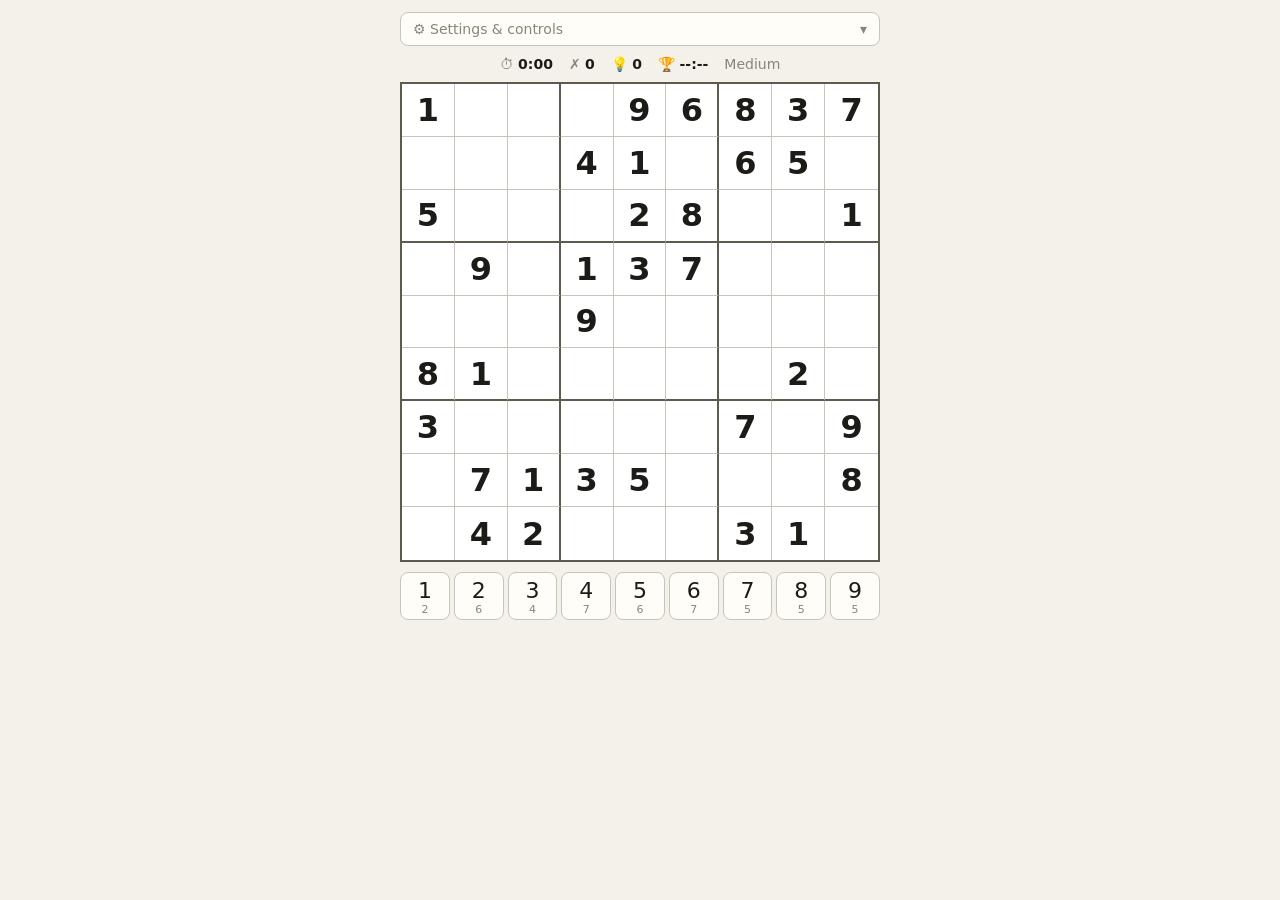
==== sudoku.html @ 0fff0576 "Initial commit: single-file Sudoku app + test gates - sudoku.html: one canonical file (v2 feature se" ====
<!doctype html>
<html lang="en">
  <head>
    <meta charset="utf-8" />
    <meta name="viewport" content="width=device-width,initial-scale=1" />
    <title>Sudoku</title>
    <style>
      :root {
        color-scheme: light dark;
        --bg: #f4f1ea;
        --panel: #fffdf8;
        --board: #ffffff;
        --ink: #1c1b18;
        --muted: #8a8578;
        --line: #c9c4b8;
        --thick: #5f5a4e;
        --given: #1c1b18;
        --user: #1660c1;
        --sel: #bfe0ff;
        --peer: #e9f3fd;
        --same: #9cc8ff;
        --conf: #d8492f;
        --note: #8a8578;
        --accent: #1660c1;
      }
      @media (prefers-color-scheme: dark) {
        :root {
          --bg: #17181c;
          --panel: #1f2126;
          --board: #23252b;
          --ink: #e7e5df;
          --muted: #8b8f98;
          --line: #3a3d45;
          --thick: #787c86;
          --given: #e7e5df;
          --user: #6ea8ff;
          --sel: #2c4a75;
          --peer: #28303f;
          --same: #33547f;
          --conf: #ff5c4a;
          --note: #8b8f98;
          --accent: #6ea8ff;
        }
      }
      :root[data-theme="light"] {
        color-scheme: light;
        --bg: #f4f1ea;
        --panel: #fffdf8;
        --board: #ffffff;
        --ink: #1c1b18;
        --muted: #8a8578;
        --line: #c9c4b8;
        --thick: #5f5a4e;
        --given: #1c1b18;
        --user: #1660c1;
        --sel: #bfe0ff;
        --peer: #e9f3fd;
        --same: #9cc8ff;
        --conf: #d8492f;
        --note: #8a8578;
        --accent: #1660c1;
      }
      :root[data-theme="dark"] {
        color-scheme: dark;
        --bg: #17181c;
        --panel: #1f2126;
        --board: #23252b;
        --ink: #e7e5df;
        --muted: #8b8f98;
        --line: #3a3d45;
        --thick: #787c86;
        --given: #e7e5df;
        --user: #6ea8ff;
        --sel: #2c4a75;
        --peer: #28303f;
        --same: #33547f;
        --conf: #ff5c4a;
        --note: #8b8f98;
        --accent: #6ea8ff;
      }
      .sr-only {
        position: absolute;
        width: 1px;
        height: 1px;
        padding: 0;
        margin: -1px;
        overflow: hidden;
        clip: rect(0, 0, 0, 0);
        white-space: nowrap;
        border: 0;
      }
      * {
        box-sizing: border-box;
      }
      body {
        margin: 0;
        min-height: 100vh;
        background: var(--bg);
        color: var(--ink);
        font-family:
          system-ui,
          -apple-system,
          "Segoe UI",
          Roboto,
          Helvetica,
          Arial,
          sans-serif;
        display: flex;
        flex-direction: column;
        align-items: center;
        gap: 10px;
        padding: 12px 8px 28px;
        -webkit-tap-highlight-color: transparent;
        user-select: none;
        -webkit-user-select: none;
        touch-action: manipulation;
      }

      /* ---- collapsible settings / controls (collapsed by default) ---- */
      #menu {
        width: min(94vw, 480px);
      }
      #menu > summary {
        cursor: pointer;
        list-style: none;
        display: flex;
        justify-content: space-between;
        align-items: center;
        background: var(--panel);
        border: 1px solid var(--line);
        border-radius: 8px;
        padding: 8px 12px;
        font-size: 14px;
        color: var(--muted);
      }
      #menu > summary::-webkit-details-marker {
        display: none;
      }
      #menu[open] > summary {
        border-radius: 8px 8px 0 0;
      }
      #menu .chev {
        transition: transform 0.15s;
      }
      #menu[open] .chev {
        transform: rotate(180deg);
      }
      .panel {
        background: var(--panel);
        border: 1px solid var(--line);
        border-top: none;
        border-radius: 0 0 8px 8px;
        padding: 12px;
        display: flex;
        flex-direction: column;
        gap: 10px;
      }
      .row {
        display: flex;
        gap: 8px;
        flex-wrap: wrap;
        align-items: center;
      }
      .row label {
        font-size: 13px;
        color: var(--muted);
        display: flex;
        gap: 6px;
        align-items: center;
      }
      .panel button,
      #menu select {
        font: inherit;
        font-size: 13px;
        color: var(--ink);
        background: var(--bg);
        border: 1px solid var(--line);
        border-radius: 6px;
        padding: 6px 10px;
        cursor: pointer;
      }
      .panel button:hover,
      #menu select:hover {
        border-color: var(--accent);
        color: var(--accent);
      }
      .chk {
        display: flex;
        align-items: center;
        gap: 8px;
        font-size: 13px;
        color: var(--muted);
      }
      #help summary {
        cursor: pointer;
        font-size: 13px;
        color: var(--muted);
      }
      #help p {
        font-size: 13px;
        color: var(--muted);
        margin: 6px 0;
        line-height: 1.5;
      }
      kbd {
        background: var(--bg);
        border: 1px solid var(--line);
        border-bottom-width: 2px;
        border-radius: 4px;
        padding: 0 5px;
        font-size: 11px;
        font-family: inherit;
      }

      /* ---- status ---- */
      #status {
        display: flex;
        flex-wrap: wrap;
        row-gap: 4px;
        gap: 16px;
        align-items: baseline;
        font-size: 14px;
        color: var(--muted);
        width: min(94vw, 480px);
        justify-content: center;
        font-variant-numeric: tabular-nums;
      }
      #status b {
        color: var(--ink);
        font-weight: 600;
      }

      /* ---- board ---- */
      #wrap {
        position: relative;
        width: min(94vw, 480px);
      }
      #grid {
        display: grid;
        grid-template-rows: repeat(9, 1fr);
        width: 100%;
        aspect-ratio: 1;
        background: var(--board);
        border: 2px solid var(--thick);
      }
      #grid > div {
        display: grid;
        grid-template-columns: repeat(9, 1fr);
      }
      .cell {
        position: relative;
        display: flex;
        align-items: center;
        justify-content: center;
        border-right: 1px solid var(--line);
        border-bottom: 1px solid var(--line);
        font-size: clamp(17px, 4.6vw, 32px);
        line-height: 1;
        cursor: pointer;
      }
      .cell.bR {
        border-right: 2px solid var(--thick);
      }
      .cell.bB {
        border-bottom: 2px solid var(--thick);
      }
      .cell:nth-child(9n) {
        border-right: none;
      }
      #grid > div:last-child .cell {
        border-bottom: none;
      }
      .cell.given {
        color: var(--given);
        font-weight: 650;
      }
      .cell.user {
        color: var(--user);
        font-weight: 500;
      }
      .cell.conf {
        color: var(--conf);
      }
      .cell.peer {
        background: var(--peer);
      }
      .cell.same {
        background: var(--same);
      }
      .cell.sel {
        background: var(--sel);
      }
      .cell:focus-visible {
        outline: 2px solid var(--accent);
        outline-offset: -2px;
        z-index: 1;
      }
      .cell.wrong {
        animation: shake 0.3s;
        color: var(--conf);
      }
      @keyframes shake {
        0%,
        100% {
          transform: translateX(0);
        }
        25% {
          transform: translateX(-3px);
        }
        75% {
          transform: translateX(3px);
        }
      }
      @media (prefers-reduced-motion: reduce) {
        .cell.wrong {
          animation: none;
        }
      }
      .notes {
        position: absolute;
        inset: 0;
        display: grid;
        grid-template-columns: repeat(3, 1fr);
        grid-template-rows: repeat(3, 1fr);
        color: var(--note);
        font-size: clamp(7px, 1.7vw, 12px);
      }
      .notes span {
        display: flex;
        align-items: center;
        justify-content: center;
      }
      #veil {
        position: absolute;
        inset: 0;
        z-index: 5;
        display: flex;
        align-items: center;
        justify-content: center;
        text-align: center;
        padding: 12px;
        background: var(--board);
        opacity: 0.97;
        color: var(--muted);
        font-size: clamp(14px, 3.5vw, 18px);
        cursor: pointer;
      }
      #veil.win {
        color: var(--accent);
        font-weight: 600;
      }
      [hidden] {
        display: none !important;
      }

      /* ---- number pad ---- */
      #pad {
        display: grid;
        grid-template-columns: repeat(9, 1fr);
        gap: 4px;
        width: min(94vw, 480px);
      }
      .pbtn {
        background: var(--panel);
        border: 1px solid var(--line);
        border-radius: 8px;
        color: var(--ink);
        font: inherit;
        font-size: clamp(15px, 4vw, 22px);
        padding: 5px 0 3px;
        cursor: pointer;
        display: flex;
        flex-direction: column;
        align-items: center;
        gap: 0;
      }
      .pbtn:hover {
        border-color: var(--accent);
      }
      .pbtn .cnt {
        font-size: 11px;
        color: var(--muted);
        font-variant-numeric: tabular-nums;
      }
      .pbtn.done {
        opacity: 0.35;
      }
    </style>
  </head>
  <body>
    <details id="menu">
      <summary>
        <span>&#9881; Settings &amp; controls</span
        ><span class="chev">&#9662;</span>
      </summary>
      <div class="panel">
        <div class="row">
          <label
            >Difficulty
            <select id="diff">
              <option value="easy">Easy</option>
              <option value="medium" selected>Medium</option>
              <option value="hard">Hard</option>
              <option value="expert">Expert</option>
            </select>
          </label>
          <button id="newBtn" type="button">&#128260; New game</button>
          <button id="resetBtn" type="button">&#8617; Restart puzzle</button>
          <button id="themeBtn" type="button">&#9788; Theme: System</button>
        </div>
        <div class="row">
          <button id="notesBtn" type="button" aria-pressed="false">
            &#9999; Notes: off
          </button>
          <button id="undoBtn" type="button">&#8630; Undo</button>
          <button id="eraseBtn" type="button">&#9003; Erase</button>
          <button id="hintBtn" type="button">&#128161; Hint</button>
          <button id="pauseBtn" type="button">&#9208; Pause</button>
        </div>
        <label class="chk"
          ><input type="checkbox" id="conflictChk" checked /> Highlight
          conflicts</label
        >
        <details id="help">
          <summary>How to play &amp; keyboard</summary>
          <p>
            Fill the grid so that every row, every column, and each of the nine
            3&times;3 boxes contains the digits 1&ndash;9 exactly once (classic
            Sudoku). Each puzzle has a unique solution.
          </p>
          <p>
            Tap a cell, then tap a digit &mdash; or move with the
            <kbd>&#8592;</kbd><kbd>&#8593;</kbd><kbd>&#8595;</kbd
            ><kbd>&#8594;</kbd> keys and type
            <kbd>1</kbd>&ndash;<kbd>9</kbd>.<br />
            <kbd>N</kbd> pencil notes (or hold <kbd>Shift</kbd> + digit)
            &middot; <kbd>E</kbd>/<kbd>Backspace</kbd> erase &middot;
            <kbd>U</kbd> or <kbd>Ctrl</kbd>+<kbd>Z</kbd> undo &middot;
            <kbd>H</kbd> hint &middot; <kbd>P</kbd> pause.
          </p>
          <p>
            Your best time is saved per difficulty. The theme button cycles
            System &rarr; Light &rarr; Dark.
          </p>
        </details>
      </div>
    </details>

    <div id="status">
      <span>&#9201; <b id="time">0:00</b></span>
      <span>&#10007; <b id="mist">0</b></span>
      <span>&#128161; <b id="hintsUsed">0</b></span>
      <span>&#127942; <b id="best">--:--</b></span>
      <span id="difflabel">Medium</span>
    </div>
    <div id="live" class="sr-only" aria-live="polite"></div>

    <div id="wrap">
      <div id="grid" role="grid" aria-label="Sudoku board"></div>
      <div id="veil" hidden role="status" aria-live="polite"></div>
    </div>

    <div id="pad"></div>

    <script>
      "use strict";
      /* ================= pure game logic (no DOM) ================= */
      const N = 81;
      const BOX = [],
        PEERS = [],
        GROUPS = [];
      for (let i = 0; i < N; i++) {
        const r = (i / 9) | 0,
          c = i % 9;
        BOX[i] = ((r / 3) | 0) * 3 + ((c / 3) | 0);
      }
      for (let g = 0; g < 27; g++) {
        const a = [];
        if (g < 9)
          for (let k = 0; k < 9; k++) a.push(g * 9 + k); // rows
        else if (g < 18)
          for (let k = 0; k < 9; k++) a.push(k * 9 + (g - 9)); // cols
        else {
          const r0 = (((g - 18) / 3) | 0) * 3,
            c0 = ((g - 18) % 3) * 3;
          for (let r = 0; r < 3; r++)
            for (let c = 0; c < 3; c++) a.push((r0 + r) * 9 + c0 + c);
        }
        GROUPS.push(a);
      }
      for (let i = 0; i < N; i++) {
        const s = new Set();
        for (const g of GROUPS)
          if (g.includes(i)) for (const j of g) if (j !== i) s.add(j);
        PEERS[i] = [...s];
      }
      function shuffle(a) {
        for (let k = a.length - 1; k > 0; k--) {
          const j = (Math.random() * (k + 1)) | 0,
            t = a[k];
          a[k] = a[j];
          a[j] = t;
        }
        return a;
      }
      const popcount = (x) => {
        let n = 0;
        while (x) {
          x &= x - 1;
          n++;
        }
        return n;
      };

      /* Count solutions of a board (0 = empty), stopping at `limit` (2 = uniqueness test). */
      function countSolutions(bd, limit) {
        limit = limit || 2;
        const rows = Array(9).fill(0),
          cols = Array(9).fill(0),
          boxes = Array(9).fill(0);
        const empties = [];
        for (let i = 0; i < N; i++) {
          const v = bd[i];
          if (v) {
            const bit = 1 << v;
            rows[(i / 9) | 0] |= bit;
            cols[i % 9] |= bit;
            boxes[BOX[i]] |= bit;
          } else empties.push(i);
        }
        let count = 0;
        const rec = (k) => {
          if (count >= limit) return;
          if (k === empties.length) {
            count++;
            return;
          }
          /* MRV: pick remaining empty cell with fewest candidates */
          let best = -1,
            bestBits = 0,
            bestN = 10;
          for (let m = k; m < empties.length; m++) {
            const i = empties[m],
              used = rows[(i / 9) | 0] | cols[i % 9] | boxes[BOX[i]];
            const bits = ~used & 0x3fe,
              n = popcount(bits);
            if (n < bestN) {
              bestN = n;
              best = m;
              bestBits = bits;
              if (n <= 1) break;
            }
          }
          if (bestN === 0) return;
          const t = empties[k];
          empties[k] = empties[best];
          empties[best] = t;
          const i = empties[k],
            r = (i / 9) | 0,
            c = i % 9,
            b = BOX[i];
          let bits = bestBits;
          while (bits) {
            const low = bits & -bits;
            bits ^= low;
            rows[r] |= low;
            cols[c] |= low;
            boxes[b] |= low;
            rec(k + 1);
            rows[r] ^= low;
            cols[c] ^= low;
            boxes[b] ^= low;
            if (count >= limit) break;
          }
          const t2 = empties[k];
          empties[k] = empties[best];
          empties[best] = t2;
        };
        rec(0);
        return count;
      }

      /* Generate one random complete valid grid (backtracking, randomized digit order). */
      function genFull() {
        const bd = Array(N).fill(0);
        const rows = Array(9).fill(0),
          cols = Array(9).fill(0),
          boxes = Array(9).fill(0);
        const rec = (i) => {
          if (i === N) return true;
          const r = (i / 9) | 0,
            c = i % 9,
            b = BOX[i],
            used = rows[r] | cols[c] | boxes[b];
          for (const v of shuffle([1, 2, 3, 4, 5, 6, 7, 8, 9])) {
            const bit = 1 << v;
            if (used & bit) continue;
            bd[i] = v;
            rows[r] |= bit;
            cols[c] |= bit;
            boxes[b] |= bit;
            if (rec(i + 1)) return true;
            bd[i] = 0;
            rows[r] ^= bit;
            cols[c] ^= bit;
            boxes[b] ^= bit;
          }
          return false;
        };
        rec(0);
        return bd;
      }

      /* Carve a puzzle: remove cells while the solution stays unique.
         A single randomized pass often stops one cell short of the target, so
         retry with fresh grids (capped at 40; falls back to the closest carve). */
      function makePuzzle(clues) {
        const target = N - clues;
        let best = null;
        for (let attempt = 0; attempt < 40; attempt++) {
          const sol = genFull();
          const bd = sol.slice();
          const order = shuffle([...Array(N).keys()]);
          let removed = 0;
          for (const i of order) {
            if (removed >= target) break;
            const v = bd[i];
            bd[i] = 0;
            if (countSolutions(bd, 2) !== 1) bd[i] = v;
            else removed++;
          }
          if (removed >= target) return { puz: bd, sol };
          if (!best || removed > best.removed)
            best = { puz: bd, sol, removed };
        }
        return best;
      }

      /* Well-posed puzzle: conflict-free givens AND a unique solution.
         (countSolutions alone can't see conflicts among the givens.) */
      function validPuzzle(puz) {
        for (const g of GROUPS) {
          const seen = {};
          for (const i of g) {
            const v = puz[i];
            if (v) {
              if (seen[v]) return false;
              seen[v] = 1;
            }
          }
        }
        return countSolutions(puz, 2) === 1;
      }

      /* ================= DOM / UI ================= */
      if (typeof document !== "undefined" && document.getElementById("grid"))
        (function () {
          const $ = (id) => document.getElementById(id);
          const grid = $("grid"),
            pad = $("pad"),
            veil = $("veil");
          const timeEl = $("time"),
            mistEl = $("mist"),
            diffEl = $("difflabel");
          const notesBtn = $("notesBtn"),
            pauseBtn = $("pauseBtn"),
            undoBtn = $("undoBtn");
          const eraseBtn = $("eraseBtn"),
            hintBtn = $("hintBtn"),
            newBtn = $("newBtn"),
            resetBtn = $("resetBtn");
          const diffSel = $("diff"),
            conflictChk = $("conflictChk"),
            themeBtn = $("themeBtn");
          const hintsUsedEl = $("hintsUsed"),
            bestEl = $("best"),
            liveEl = $("live");
          const KEY = "sudoku-v1"; /* unchanged from the retired v1 file so old saves carry over */
          const STATS_KEY = "sudoku-stats-v1";
          const THEME_KEY = "sudoku-theme-v1";
          const CLUES = { easy: 40, medium: 34, hard: 29, expert: 25 };

          let board, solution, puzzle, given, notes;
          let sel = -1,
            notesMode = false,
            mistakes = 0,
            elapsed = 0,
            hints = 0;
          let started = false,
            paused = false,
            won = false,
            wonRecord = false,
            diff = "medium";
          let undoStack = [];
          const cellEls = [],
            padBtns = [],
            valEls = [],
            noteDivs = [],
            noteEls = [];

          const rowEls = [],
            BOXCLS = [];
          for (let i = 0; i < N; i++) {
            const el = document.createElement("div");
            const r = (i / 9) | 0,
              c = i % 9;
            if (!rowEls[r]) {
              const row = document.createElement("div");
              row.setAttribute("role", "row");
              grid.appendChild(row);
              rowEls[r] = row;
            }
            /* structural classes live in BOXCLS so render() can rebuild
               className without dropping them (borders + ARIA rows) */
            BOXCLS[i] =
              (c % 3 === 2 && c !== 8 ? "bR " : "") +
              (r % 3 === 2 && r !== 8 ? "bB " : "");
            el.className = ("cell " + BOXCLS[i]).trim();
            el.setAttribute("role", "gridcell");
            el.tabIndex = -1;
            el.setAttribute("aria-selected", "false");
            /* pre-built value span + 3x3 notes grid; render only ever sets textContent */
            const nd = document.createElement("div");
            nd.className = "notes";
            nd.style.display = "none";
            nd.setAttribute("aria-hidden", "true");
            const nsp = [];
            for (let d = 1; d <= 9; d++) {
              const sp = document.createElement("span");
              nd.appendChild(sp);
              nsp.push(sp);
            }
            const val = document.createElement("span");
            val.setAttribute("aria-hidden", "true");
            el.append(nd, val);
            el.addEventListener("focus", () => {
              if (paused || won) return;
              if (sel !== i) {
                sel = i;
                render();
              }
            });
            cellEls.push(el);
            noteEls.push(nsp);
            noteDivs.push(nd);
            valEls.push(val);
            rowEls[r].appendChild(el);
          }
          for (let d = 1; d <= 9; d++) {
            const b = document.createElement("button");
            b.type = "button";
            b.className = "pbtn";
            const big = document.createElement("span");
            big.textContent = d;
            const cnt = document.createElement("span");
            cnt.className = "cnt";
            cnt.textContent = "9";
            b.append(big, cnt);
            b.addEventListener("click", () => {
              inputDigit(d, notesMode);
              b.blur();
            });
            padBtns.push(b);
            pad.appendChild(b);
          }

          const fmt = (s) =>
            ((s / 60) | 0) + ":" + String(s % 60).padStart(2, "0");
          const cap = (s) => s[0].toUpperCase() + s.slice(1);
          const snap = (i) => ({ i, v: board[i], n: notes[i], g: given[i] });
          function cellLabel(i, v) {
            const r = ((i / 9) | 0) + 1,
              c = (i % 9) + 1;
            let s = "Row " + r + ", column " + c;
            if (v) s += given[i] ? ", given " + v : ", your entry " + v;
            else {
              const ds = [];
              for (let d = 1; d <= 9; d++) if ((notes[i] >> d) & 1) ds.push(d);
              s += ds.length ? ", notes " + ds.join(", ") : ", empty";
            }
            return s;
          }

          function save() {
            try {
              localStorage.setItem(
                KEY,
                JSON.stringify({
                  board,
                  solution,
                  puzzle,
                  given,
                  notes,
                  elapsed,
                  mistakes,
                  hints,
                  diff,
                  started,
                  won,
                }),
              );
            } catch (_) {
              /* private mode: game just won't persist */
            }
          }
          function load() {
            let d;
            try {
              d = JSON.parse(localStorage.getItem(KEY) || "null");
            } catch (_) {
              return false;
            }
            if (
              !d ||
              ![d.board, d.solution, d.puzzle, d.given, d.notes].every(
                (a) => Array.isArray(a) && a.length === N,
              )
            )
              return false;
            if (!d.board.every((v) => Number.isInteger(v) && v >= 0 && v <= 9))
              return false;
            if (!d.solution.every((v) => v >= 1 && v <= 9)) return false;
            if (
              !GROUPS.every(
                (g) => new Set(g.map((i) => d.solution[i])).size === 9,
              )
            )
              return false; /* solution must itself be a valid grid */
            if (!d.puzzle.every((v, i) => v === 0 || v === d.solution[i]))
              return false; /* solution must agree with the givens */
            if (!validPuzzle(d.puzzle))
              return false; /* save must be a well-posed puzzle */
            board = d.board;
            solution = d.solution;
            puzzle = d.puzzle;
            given = d.given;
            notes = d.notes;
            elapsed = +d.elapsed || 0;
            mistakes = +d.mistakes || 0;
            hints = +d.hints || 0;
            diff = CLUES[d.diff] ? d.diff : "medium";
            started = !!d.started;
            won = !!d.won;
            paused = false;
            sel = -1;
            undoStack = [];
            return true;
          }

          function loadStats() {
            try {
              return JSON.parse(localStorage.getItem(STATS_KEY) || "{}");
            } catch (_) {
              return {};
            }
          }
          function saveStats(s) {
            try {
              localStorage.setItem(STATS_KEY, JSON.stringify(s));
            } catch (_) {
              /* private mode: stats just won't persist */
            }
          }
          function updateBestDisplay() {
            const b = loadStats()[diff];
            bestEl.textContent = b ? fmt(b.time) : "--:--";
          }
          function applyTheme(t) {
            if (t === "system")
              document.documentElement.removeAttribute("data-theme");
            else document.documentElement.setAttribute("data-theme", t);
            themeBtn.textContent = "\u2600 Theme: " + cap(t);
            try {
              localStorage.setItem(THEME_KEY, t);
            } catch (_) {
              /* private mode: preference just won't persist */
            }
          }

          function conflictSet() {
            const s = new Set();
            for (const g of GROUPS) {
              const seen = {};
              for (const i of g) {
                const v = board[i];
                if (v) (seen[v] ??= []).push(i);
              }
              for (const v in seen)
                if (seen[v].length > 1) for (const i of seen[v]) s.add(i);
            }
            return s;
          }

          function render() {
            const selVal = sel >= 0 ? board[sel] : 0;
            const peers = sel >= 0 ? new Set(PEERS[sel]) : null;
            const conf = conflictChk.checked ? conflictSet() : null;
            const cnt = Array(10).fill(0);
            for (let i = 0; i < N; i++) if (board[i]) cnt[board[i]]++;
            for (let i = 0; i < N; i++) {
              const el = cellEls[i],
                v = board[i];
              let cls = "cell " + BOXCLS[i] + (given[i] ? "given" : "user");
              if (peers && peers.has(i) && i !== sel) cls += " peer";
              if (selVal && v === selVal && i !== sel) cls += " same";
              if (i === sel) cls += " sel";
              if (conf && conf.has(i)) cls += " conf";
              el.className = cls;
              el.setAttribute("aria-selected", i === sel ? "true" : "false");
              el.setAttribute("aria-label", cellLabel(i, v));
              if (v) {
                valEls[i].textContent = v;
                noteDivs[i].style.display = "none";
              } else {
                valEls[i].textContent = "";
                const n = notes[i];
                let any = false;
                for (let d = 1; d <= 9; d++) {
                  const on = (n >> d) & 1;
                  noteEls[i][d - 1].textContent = on ? d : "";
                  if (on) any = true;
                }
                noteDivs[i].style.display = any ? "" : "none";
              }
            }
            padBtns.forEach((b, k) => {
              b.classList.toggle("done", cnt[k + 1] === 9);
              b.querySelector(".cnt").textContent = 9 - cnt[k + 1];
            });
            timeEl.textContent = fmt(elapsed);
            mistEl.textContent = mistakes;
            hintsUsedEl.textContent = hints;
            const focusIdx = sel >= 0 ? sel : 40;
            cellEls.forEach((el, i) => {
              el.tabIndex = i === focusIdx ? 0 : -1;
            });
            if (
              sel >= 0 &&
              !paused &&
              !won &&
              document.activeElement !== cellEls[sel]
            )
              cellEls[sel].focus({ preventScroll: true });
          }

          function updateVeil() {
            if (paused) {
              veil.hidden = false;
              veil.className = "";
              veil.textContent =
                "\u23F8 Paused \u2014 click here or press P to resume";
            } else if (won) {
              veil.hidden = false;
              veil.className = "win";
              veil.textContent =
                "\uD83C\uDF89 Solved in " +
                fmt(elapsed) +
                " \u00B7 " +
                mistakes +
                " mistake" +
                (mistakes === 1 ? "" : "s") +
                (hints
                  ? " \u00B7 " + hints + " hint" + (hints === 1 ? "" : "s")
                  : "") +
                (wonRecord ? " \u00B7 new best!" : "") +
                " \u00B7 new game under Settings";
            } else veil.hidden = true;
          }

          function checkWin() {
            for (let i = 0; i < N; i++)
              if (board[i] !== solution[i]) return false;
            return true;
          }
          function winGame() {
            won = true;
            sel = -1;
            const stats = loadStats();
            const prev = stats[diff];
            wonRecord = !prev || elapsed < prev.time;
            if (wonRecord) {
              stats[diff] = { time: elapsed }; /* only time is consumed (best display) */
              saveStats(stats);
            }
            updateBestDisplay();
            updateVeil();
          }

          function clearPeerNotes(i, d, entry) {
            const bit = 1 << d;
            for (const j of PEERS[i])
              if (!board[j] && notes[j] & bit) {
                entry.cells.push(snap(j));
                notes[j] &= ~bit;
              }
          }

          function inputDigit(d, asNote) {
            if (sel < 0 || given[sel] || paused || won) return;
            const i = sel;
            let wrongCell = -1;
            if (asNote) {
              if (board[i]) return; /* can't pencil into a filled cell */
              const entry = { cells: [snap(i)], mistakes, hints };
              notes[i] ^= 1 << d;
              undoStack.push(entry);
              started = true;
              save();
              render();
              return;
            }
            const entry = { cells: [snap(i)], mistakes, hints };
            if (board[i] === d) {
              board[i] = 0; /* same digit again: clear */
              liveEl.textContent = "Cleared";
            } else {
              board[i] = d;
              notes[i] = 0;
              if (solution[i] === d) {
                clearPeerNotes(i, d, entry);
                liveEl.textContent = d + " placed";
                if (checkWin()) winGame();
              } else {
                mistakes++;
                wrongCell = i;
                liveEl.textContent = d + " is incorrect";
                if (navigator.vibrate) navigator.vibrate(60);
              }
            }
            undoStack.push(entry);
            started = true;
            save();
            render();
            /* after render(): it rewrites className, wiping classes added earlier */
            if (wrongCell >= 0) {
              cellEls[wrongCell].classList.add("wrong");
              setTimeout(
                () => cellEls[wrongCell].classList.remove("wrong"),
                350,
              );
            }
          }

          function erase() {
            if (sel < 0 || given[sel] || paused || won) return;
            if (!board[sel] && !notes[sel]) return;
            undoStack.push({ cells: [snap(sel)], mistakes, hints });
            board[sel] = 0;
            notes[sel] = 0;
            liveEl.textContent = "Erased";
            save();
            render();
          }

          function undo() {
            const e = undoStack.pop();
            if (!e || paused || won) return; /* a finished game is not undoable */
            for (const s of e.cells) {
              board[s.i] = s.v;
              notes[s.i] = s.n;
              given[s.i] = s.g;
            }
            mistakes = e.mistakes;
            if (e.hints !== undefined) hints = e.hints;
            won = checkWin();
            updateVeil();
            save();
            render();
          }

          function hint() {
            if (paused || won) return;
            const ok = (j) => !given[j] && board[j] !== solution[j];
            let i = sel >= 0 && ok(sel) ? sel : -1;
            if (i < 0) {
              const c = [];
              for (let j = 0; j < N; j++) if (ok(j)) c.push(j);
              if (!c.length) return;
              i = c[(Math.random() * c.length) | 0];
            }
            const entry = { cells: [snap(i)], mistakes, hints };
            board[i] = solution[i];
            given[i] = true;
            notes[i] = 0;
            clearPeerNotes(i, solution[i], entry);
            sel = i;
            hints++;
            liveEl.textContent = "Hint: " + solution[i] + " placed";
            undoStack.push(entry);
            started = true;
            if (checkWin()) winGame();
            save();
            render();
          }

          function toggleNotes() {
            notesMode = !notesMode;
            notesBtn.textContent =
              "\u270F Notes: " + (notesMode ? "on" : "off");
            notesBtn.setAttribute("aria-pressed", notesMode);
          }
          function togglePause() {
            if (won) return;
            paused = !paused;
            pauseBtn.textContent = paused ? "\u25B6 Resume" : "\u23F8 Pause";
            updateVeil();
            save();
          }

          function newGame() {
            diff = diffSel.value;
            const { puz, sol } = makePuzzle(CLUES[diff]);
            puzzle = puz;
            solution = sol;
            board = puz.slice();
            given = puz.map((v) => v > 0);
            notes = new Array(N).fill(0);
            sel = -1;
            mistakes = 0;
            hints = 0;
            elapsed = 0;
            started = false;
            paused = false;
            won = false;
            wonRecord = false;
            undoStack = [];
            pauseBtn.textContent = "\u23F8 Pause";
            diffEl.textContent = cap(diff);
            updateBestDisplay();
            updateVeil();
            save();
            render();
          }

          function resetPuzzle() {
            board = puzzle.slice();
            given = puzzle.map((v) => v > 0);
            notes = new Array(N).fill(0);
            sel = -1;
            mistakes = 0;
            hints = 0;
            elapsed = 0;
            started = false;
            paused = false;
            won = false;
            wonRecord = false;
            undoStack = [];
            pauseBtn.textContent = "\u23F8 Pause";
            updateVeil();
            save();
            render();
          }

          function moveSel(dr, dc) {
            if (paused || won) return;
            if (sel < 0) sel = 40;
            else {
              const r = Math.min(8, Math.max(0, ((sel / 9) | 0) + dr));
              const c = Math.min(8, Math.max(0, (sel % 9) + dc));
              sel = r * 9 + c;
            }
            render();
          }

          /* ---- events ---- */
          grid.addEventListener("click", (e) => {
            const t = e.target.closest(".cell");
            if (!t || paused || won) return;
            sel = cellEls.indexOf(t);
            render();
          });
          veil.addEventListener("click", () => {
            if (paused) togglePause();
            else if (won) veil.hidden = true;
          });
          newBtn.addEventListener("click", () => {
            if (
              started &&
              !won &&
              !confirm("Start a new game? Current progress will be lost.")
            ) {
              newBtn.blur();
              return;
            }
            newGame();
            newBtn.blur();
          });
          resetBtn.addEventListener("click", () => {
            if (
              started &&
              !won &&
              !confirm("Restart this puzzle? Your progress will be lost.")
            ) {
              resetBtn.blur();
              return;
            }
            resetPuzzle();
            resetBtn.blur();
          });
          themeBtn.addEventListener("click", () => {
            const cur = document.documentElement.getAttribute("data-theme") || "system";
            const next = cur === "system" ? "light" : cur === "light" ? "dark" : "system";
            applyTheme(next);
            themeBtn.blur();
          });
          notesBtn.addEventListener("click", () => {
            toggleNotes();
            notesBtn.blur();
          });
          undoBtn.addEventListener("click", () => {
            undo();
            undoBtn.blur();
          });
          eraseBtn.addEventListener("click", () => {
            erase();
            eraseBtn.blur();
          });
          hintBtn.addEventListener("click", () => {
            hint();
            hintBtn.blur();
          });
          pauseBtn.addEventListener("click", () => {
            togglePause();
            pauseBtn.blur();
          });
          conflictChk.addEventListener("change", () => {
            render();
            conflictChk.blur();
          });
          diffSel.addEventListener("change", () =>
            diffSel.blur(),
          ); /* applies on next "New game" */

          document.addEventListener("keydown", (e) => {
            const t = e.target;
            if (t && /^(SELECT|INPUT|TEXTAREA)$/.test(t.tagName)) return;
            const k = e.key;
            if ((e.ctrlKey || e.metaKey) && k.toLowerCase() === "z") {
              e.preventDefault();
              undo();
              return;
            }
            if (e.ctrlKey || e.metaKey || e.altKey) return;
            /* physical key via e.code: Shift+digit arrives as e.key "@" etc. */
            const dm = /^Digit([1-9])$/.exec(e.code),
              dig = dm ? +dm[1] : k >= "1" && k <= "9" ? +k : 0;
            if (dig) {
              inputDigit(dig, notesMode !== e.shiftKey);
              e.preventDefault();
            } else if (k === "Backspace" || k === "Delete" || k === "0") {
              erase();
              e.preventDefault();
            } else if (k.startsWith("Arrow")) {
              e.preventDefault();
              const d = {
                ArrowUp: [-1, 0],
                ArrowDown: [1, 0],
                ArrowLeft: [0, -1],
                ArrowRight: [0, 1],
              }[k];
              moveSel(d[0], d[1]);
            } else if (k === "n" || k === "N") toggleNotes();
            else if (k === "u" || k === "U") undo();
            else if (k === "e" || k === "E") erase();
            else if (k === "h" || k === "H") hint();
            else if (k === "p" || k === "P") togglePause();
          });

          document.addEventListener("visibilitychange", () => {
            if (document.hidden) {
              save();
              if (started && !won && !paused)
                togglePause(); /* auto-pause when tab hidden */
            }
          });
          window.addEventListener("pagehide", save);

          setInterval(() => {
            if (started && !paused && !won) {
              elapsed++;
              timeEl.textContent = fmt(elapsed);
            }
          }, 1000);

          /* ---- boot ---- */
          let savedTheme = "system";
          try {
            savedTheme = localStorage.getItem(THEME_KEY) || "system";
          } catch (_) {
            /* private mode: default to system */
          }
          applyTheme(savedTheme);

          if (load()) {
            diffSel.value = diff;
            diffEl.textContent = cap(diff);
            updateBestDisplay();
            updateVeil();
            render();
          } else newGame();
        })();
    </script>
  </body>
</html>
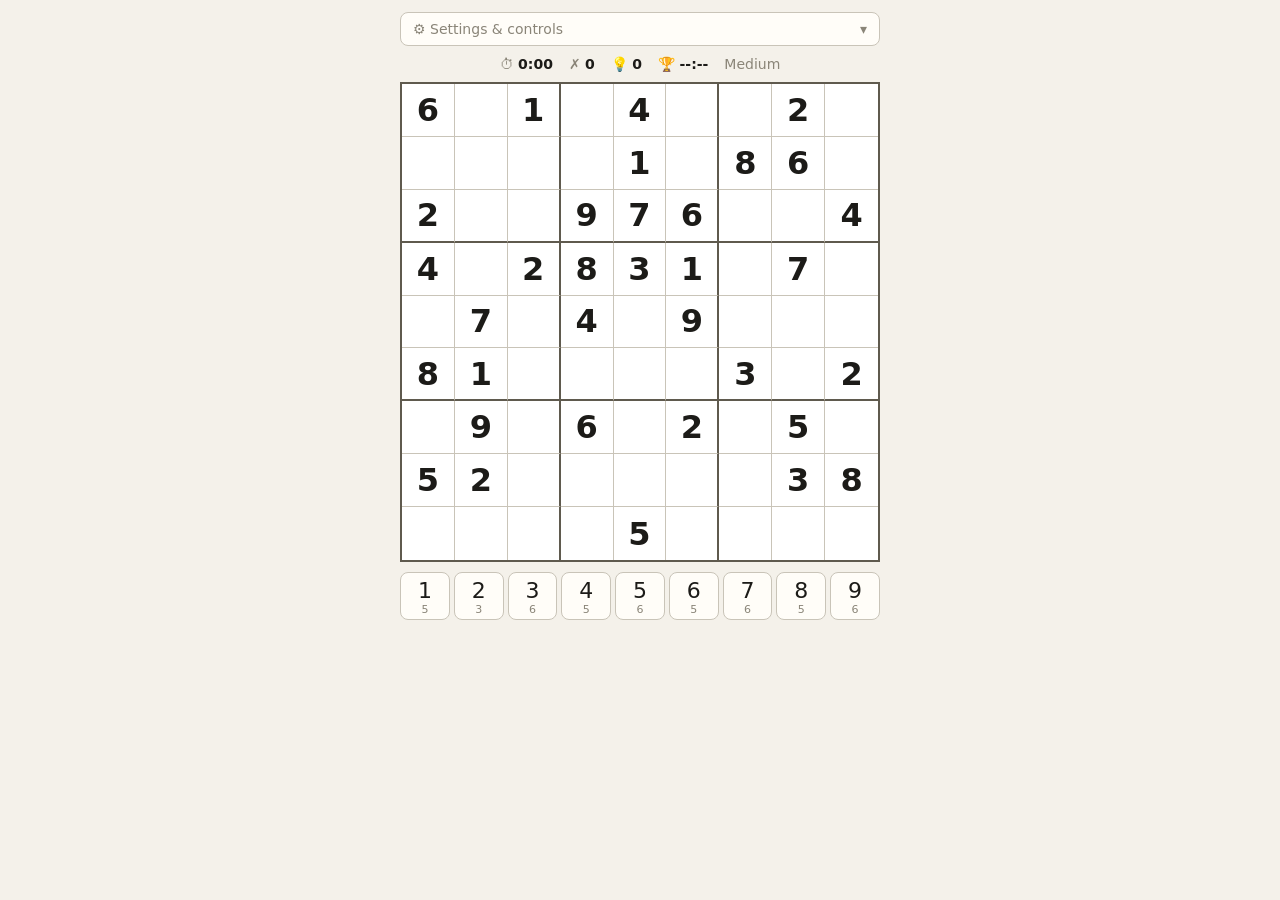
==== commit a9333f57: "feat(spec-000): lesson framework — index, board.js, lesson.css, Learn link, readability + lessons ga" ====
--- a/sudoku.html
+++ b/sudoku.html
@@ -407,6 +407,7 @@
           <button id="newBtn" type="button">&#128260; New game</button>
           <button id="resetBtn" type="button">&#8617; Restart puzzle</button>
           <button id="themeBtn" type="button">&#9788; Theme: System</button>
+          <button id="learnBtn" type="button">&#127891; Learn</button>
         </div>
         <div class="row">
           <button id="notesBtn" type="button" aria-pressed="false">
@@ -668,6 +669,7 @@
           const eraseBtn = $("eraseBtn"),
             hintBtn = $("hintBtn"),
             newBtn = $("newBtn"),
+            learnBtn = $("learnBtn"),
             resetBtn = $("resetBtn");
           const diffSel = $("diff"),
             conflictChk = $("conflictChk"),
@@ -1173,7 +1175,7 @@
             if (paused) togglePause();
             else if (won) veil.hidden = true;
           });
-          newBtn.addEventListener("click", () => {
+            newBtn.addEventListener("click", () => {
             if (
               started &&
               !won &&
@@ -1184,6 +1186,9 @@
             }
             newGame();
             newBtn.blur();
+          });
+          learnBtn.addEventListener("click", () => {
+            window.location.assign("lessons/index.html"); /* constant relative path — spec 000 Learn link */
           });
           resetBtn.addEventListener("click", () => {
             if (
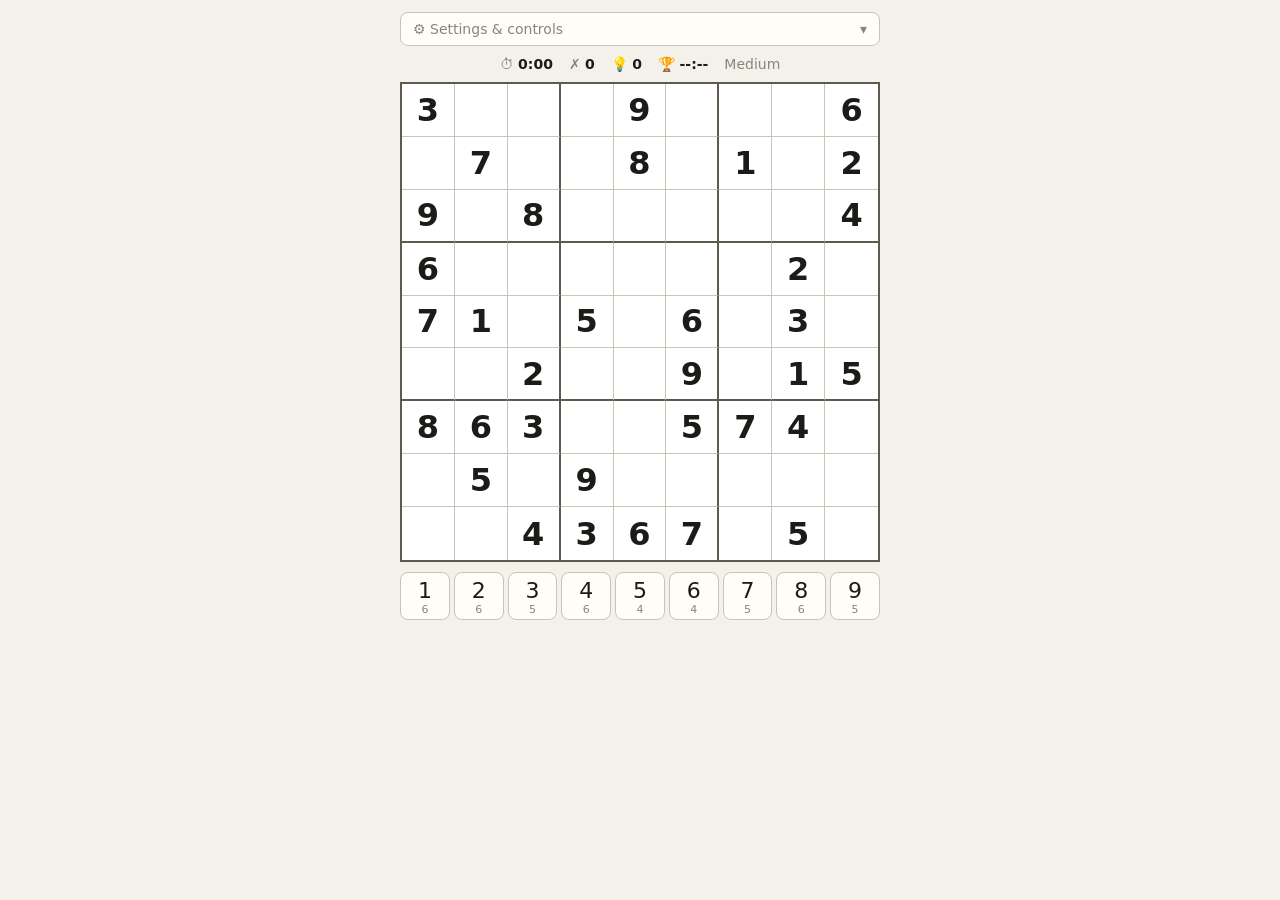
==== commit 0aa29ee0: "feat(spec-009): training technique solver — 19 sound deterministic detectors + fixture gate" ====
--- a/sudoku.html
+++ b/sudoku.html
@@ -653,6 +653,383 @@
         return countSolutions(puz, 2) === 1;
       }
 
+      /* ============ Training solver (spec 009) — pure logic, no DOM ============ */
+      /* Deterministic technique solver: detectors cheapest-first, each returns
+         null or a sound action. No randomness anywhere (FR-007). */
+      const TRAIN_TECHNIQUES = [
+        "naked_single", "hidden_single",
+        "naked_pair", "naked_triple", "naked_quad",
+        "hidden_pair", "hidden_triple", "hidden_quad",
+        "pointing", "claiming",
+        "x_wing", "swordfish", "jellyfish",
+        "skyscraper", "two_string_kite", "turbot_fish",
+        "xy_wing", "xyz_wing", "w_wing",
+      ];
+      const tBit = (d) => 1 << (d - 1);
+      const tDigits = (m) => { const a = []; for (let d = 1; d <= 9; d++) if (m & tBit(d)) a.push(d); return a; };
+      const SEE = (() => {
+        const s = Array.from({ length: N }, () => new Set());
+        for (const u of GROUPS)
+          for (const a of u) for (const b of u) if (a !== b) s[a].add(b);
+        return s.map((x) => [...x]);
+      })();
+      const sees = (a, b) => SEE[a].includes(b);
+      const tCombs = (arr, k) => {
+        const out = [];
+        const rec = (start, cur) => {
+          if (cur.length === k) { out.push(cur.slice()); return; }
+          for (let i = start; i < arr.length; i++) { cur.push(arr[i]); rec(i + 1, cur); cur.pop(); }
+        };
+        rec(0, []);
+        return out;
+      };
+      const trainCands = (bd) => {
+        const c = new Array(N).fill(0);
+        for (let i = 0; i < N; i++) {
+          if (bd[i]) continue;
+          let m = 0;
+          for (let d = 1; d <= 9; d++) if (SEE[i].every((j) => bd[j] !== d)) m |= tBit(d);
+          c[i] = m;
+        }
+        return c;
+      };
+
+      /* singles */
+      const detNakedSingle = (cand, bd) => {
+        for (let i = 0; i < N; i++)
+          if (!bd[i] && cand[i] && !(cand[i] & (cand[i] - 1)))
+            return { place: [i, Math.log2(cand[i]) + 1] };
+        return null;
+      };
+      const detHiddenSingle = (cand, bd) => {
+        for (const u of GROUPS)
+          for (let d = 1; d <= 9; d++) {
+            if (u.some((i) => bd[i] === d)) continue;
+            const spots = u.filter((i) => !bd[i] && cand[i] & tBit(d));
+            if (spots.length === 1) return { place: [spots[0], d] };
+          }
+        return null;
+      };
+
+      /* naked / hidden subsets (k = 2..4) */
+      const nakedSubset = (k) => (cand, bd) => {
+        for (const u of GROUPS) {
+          const open = u.filter((i) => !bd[i]);
+          for (const combo of tCombs(open, k)) {
+            let m = 0;
+            for (const i of combo) m |= cand[i];
+            if (tDigits(m).length !== k) continue;
+            const elims = [];
+            for (const i of open)
+              if (!combo.includes(i) && cand[i] & m) elims.push([i, cand[i] & m]);
+            if (elims.length) return { elims };
+          }
+        }
+        return null;
+      };
+      const hiddenSubset = (k) => (cand, bd) => {
+        for (const u of GROUPS) {
+          const open = u.filter((i) => !bd[i]);
+          let free = 0;
+          for (const i of open) free |= cand[i];
+          for (const combo of tCombs(tDigits(free), k)) {
+            let dm = 0;
+            for (const d of combo) dm |= tBit(d);
+            const spots = open.filter((i) => cand[i] & dm);
+            if (spots.length !== k) continue;
+            const elims = [];
+            for (const i of spots)
+              if (cand[i] & ~dm) elims.push([i, cand[i] & ~dm]);
+            if (elims.length) return { elims };
+          }
+        }
+        return null;
+      };
+
+      /* box/line intersections */
+      const detPointing = (cand, bd) => {
+        for (let b = 0; b < 9; b++) {
+          const box = GROUPS[18 + b];
+          for (let d = 1; d <= 9; d++) {
+            const spots = box.filter((i) => !bd[i] && cand[i] & tBit(d));
+            if (spots.length < 2) continue;
+            const rows = new Set(spots.map((i) => (i / 9) | 0));
+            const cols = new Set(spots.map((i) => i % 9));
+            const elims = [];
+            if (rows.size === 1) {
+              const r = [...rows][0];
+              for (let c = 0; c < 9; c++) {
+                const i = r * 9 + c;
+                if (!bd[i] && cand[i] & tBit(d) && !box.includes(i)) elims.push([i, tBit(d)]);
+              }
+            } else if (cols.size === 1) {
+              const c0 = [...cols][0];
+              for (let r = 0; r < 9; r++) {
+                const i = r * 9 + c0;
+                if (!bd[i] && cand[i] & tBit(d) && !box.includes(i)) elims.push([i, tBit(d)]);
+              }
+            }
+            if (elims.length) return { elims };
+          }
+        }
+        return null;
+      };
+      const detClaiming = (cand, bd) => {
+        for (let li = 0; li < 18; li++) {
+          const line = GROUPS[li];
+          for (let d = 1; d <= 9; d++) {
+            const spots = line.filter((i) => !bd[i] && cand[i] & tBit(d));
+            if (spots.length < 2) continue;
+            const boxes = new Set(
+              spots.map((i) => 18 + ((((i / 9) | 0) / 3 | 0) * 3) + (((i % 9) / 3) | 0)),
+            );
+            if (boxes.size !== 1) continue;
+            const box = GROUPS[[...boxes][0]];
+            const elims = [];
+            for (const i of box)
+              if (!bd[i] && cand[i] & tBit(d) && !line.includes(i)) elims.push([i, tBit(d)]);
+            if (elims.length) return { elims };
+          }
+        }
+        return null;
+      };
+
+      /* fish (k = 2..4): rows then cols as base sets */
+      const fish = (k) => (cand, bd) => {
+        for (let d = 1; d <= 9; d++)
+          for (const axis of [0, 1]) {
+            const sets = [];
+            for (let l = 0; l < 9; l++) {
+              const cross = [];
+              for (let j = 0; j < 9; j++) {
+                const i = axis ? j * 9 + l : l * 9 + j;
+                if (!bd[i] && cand[i] & tBit(d)) cross.push(j);
+              }
+              if (cross.length >= 2 && cross.length <= k) sets.push([l, cross]);
+            }
+            for (const combo of tCombs(sets, k)) {
+              const cover = new Set();
+              for (const [, cr] of combo) for (const j of cr) cover.add(j);
+              if (cover.size !== k) continue;
+              const elims = [];
+              for (const j of cover)
+                for (let l = 0; l < 9; l++)
+                  if (!combo.some(([ll]) => ll === l)) {
+                    const i = axis ? j * 9 + l : l * 9 + j;
+                    if (!bd[i] && cand[i] & tBit(d)) elims.push([i, tBit(d)]);
+                  }
+              if (elims.length) return { elims };
+            }
+          }
+        return null;
+      };
+
+      /* single-digit two-strong-link patterns */
+      const detSkyscraper = (cand, bd) => {
+        for (let d = 1; d <= 9; d++)
+          for (const axis of [0, 1]) {
+            const links = [];
+            for (let l = 0; l < 9; l++) {
+              const spots = [];
+              for (let j = 0; j < 9; j++) {
+                const i = axis ? j * 9 + l : l * 9 + j;
+                if (!bd[i] && cand[i] & tBit(d)) spots.push(i);
+              }
+              if (spots.length === 2) links.push(spots);
+            }
+            for (const [A, B] of tCombs(links, 2))
+              for (const [i1, i2] of [[0, 0], [0, 1], [1, 0], [1, 1]]) {
+                const base1 = A[i1], tip1 = A[1 - i1], base2 = B[i2], tip2 = B[1 - i2];
+                if (base1 === base2 || tip1 === tip2 || sees(tip1, tip2)) continue;
+                if (!sees(base1, base2)) continue;
+                const elims = [];
+                for (let i = 0; i < N; i++)
+                  if (!bd[i] && i !== tip1 && i !== tip2 && cand[i] & tBit(d) && sees(i, tip1) && sees(i, tip2))
+                    elims.push([i, tBit(d)]);
+                if (elims.length) return { elims };
+              }
+          }
+        return null;
+      };
+      const detTwoStringKite = (cand, bd) => {
+        for (let d = 1; d <= 9; d++) {
+          const rowLinks = [], colLinks = [];
+          for (let l = 0; l < 9; l++) {
+            const rSpots = [], cSpots = [];
+            for (let j = 0; j < 9; j++) {
+              const ri = l * 9 + j, ci = j * 9 + l;
+              if (!bd[ri] && cand[ri] & tBit(d)) rSpots.push(ri);
+              if (!bd[ci] && cand[ci] & tBit(d)) cSpots.push(ci);
+            }
+            if (rSpots.length === 2) rowLinks.push(rSpots);
+            if (cSpots.length === 2) colLinks.push(cSpots);
+          }
+          for (const R of rowLinks)
+            for (const C of colLinks)
+              for (const [i1, i2] of [[0, 0], [0, 1], [1, 0], [1, 1]]) {
+                const rc = R[i1], rEnd = R[1 - i1], cc = C[i2], cEnd = C[1 - i2];
+                if (rc === cc || rEnd === cEnd) continue;
+                if (!sees(rc, cc)) continue;
+                const elims = [];
+                for (let i = 0; i < N; i++)
+                  if (!bd[i] && i !== rEnd && i !== cEnd && cand[i] & tBit(d) && sees(i, rEnd) && sees(i, cEnd))
+                    elims.push([i, tBit(d)]);
+                if (elims.length) return { elims };
+              }
+        }
+        return null;
+      };
+      const detTurbotFish = (cand, bd) => {
+        for (let d = 1; d <= 9; d++) {
+          const links = [];
+          for (const u of GROUPS) {
+            const spots = u.filter((i) => !bd[i] && cand[i] & tBit(d));
+            if (spots.length === 2) links.push(spots);
+          }
+          for (const [L1, L2] of tCombs(links, 2))
+            for (const p2 of L1)
+              for (const q2 of L2) {
+                if (p2 === q2 || !sees(p2, q2)) continue;
+                const p1 = L1[0] === p2 ? L1[1] : L1[0];
+                const q1 = L2[0] === q2 ? L2[1] : L2[0];
+                if (p1 === q1) continue;
+                const elims = [];
+                for (let i = 0; i < N; i++)
+                  if (!bd[i] && i !== p1 && i !== q1 && cand[i] & tBit(d) && sees(i, p1) && sees(i, q1))
+                    elims.push([i, tBit(d)]);
+                if (elims.length) return { elims };
+              }
+        }
+        return null;
+      };
+
+      /* wings */
+      const detXYWing = (cand, bd) => {
+        for (let p = 0; p < N; p++) {
+          if (bd[p] || tDigits(cand[p]).length !== 2) continue;
+          for (const q of SEE[p]) {
+            if (bd[q] || q === p || tDigits(cand[q]).length !== 2) continue;
+            const shareQ = cand[p] & cand[q];
+            if (tDigits(shareQ).length !== 1) continue;
+            for (const r of SEE[p]) {
+              if (r === q || r === p || bd[r] || tDigits(cand[r]).length !== 2) continue;
+              const shareR = cand[p] & cand[r];
+              if (tDigits(shareR).length !== 1 || shareR === shareQ) continue;
+              const zq = tDigits(cand[q] & ~shareQ)[0];
+              const zr = tDigits(cand[r] & ~shareR)[0];
+              if (zq !== zr) continue;
+              const elims = [];
+              for (let i = 0; i < N; i++)
+                if (!bd[i] && i !== p && i !== q && i !== r && cand[i] & tBit(zq) && sees(i, q) && sees(i, r))
+                  elims.push([i, tBit(zq)]);
+              if (elims.length) return { elims };
+            }
+          }
+        }
+        return null;
+      };
+      const detXYZWing = (cand, bd) => {
+        for (let p = 0; p < N; p++) {
+          if (bd[p] || tDigits(cand[p]).length !== 3) continue;
+          const ds = tDigits(cand[p]);
+          for (const z of ds) {
+            const pincers = [];
+            for (const j of SEE[p]) {
+              if (bd[j] || j === p || tDigits(cand[j]).length !== 2) continue;
+              if (cand[j] & ~cand[p]) continue;
+              if (!(cand[j] & tBit(z))) continue;
+              pincers.push(j);
+            }
+            for (const [q, r] of tCombs(pincers, 2)) {
+              if ((cand[q] | cand[r]) !== cand[p]) continue;
+              const elims = [];
+              for (let i = 0; i < N; i++)
+                if (!bd[i] && i !== p && i !== q && i !== r && cand[i] & tBit(z) && sees(i, p) && sees(i, q) && sees(i, r))
+                  elims.push([i, tBit(z)]);
+              if (elims.length) return { elims };
+            }
+          }
+        }
+        return null;
+      };
+      const detWWing = (cand, bd) => {
+        const bivals = [];
+        for (let i = 0; i < N; i++) if (!bd[i] && tDigits(cand[i]).length === 2) bivals.push(i);
+        for (const [A, B] of tCombs(bivals, 2)) {
+          if (cand[A] !== cand[B]) continue;
+          const [d1, d2] = tDigits(cand[A]);
+          for (const ld of [d1, d2]) {
+            const el = ld === d1 ? d2 : d1;
+            for (const u of GROUPS) {
+              const spots = u.filter((i) => !bd[i] && cand[i] & tBit(ld));
+              if (spots.length !== 2) continue;
+              const [a, b] = spots;
+              if (a === A || a === B || b === A || b === B) continue;
+              const ok1 = sees(a, A) && sees(b, B);
+              const ok2 = sees(a, B) && sees(b, A);
+              if (!ok1 && !ok2) continue;
+              const elims = [];
+              for (let i = 0; i < N; i++)
+                if (!bd[i] && i !== A && i !== B && cand[i] & tBit(el) && sees(i, A) && sees(i, B))
+                  elims.push([i, tBit(el)]);
+              if (elims.length) return { elims };
+            }
+          }
+        }
+        return null;
+      };
+
+      const trainDetectors = {
+        naked_single: detNakedSingle, hidden_single: detHiddenSingle,
+        naked_pair: nakedSubset(2), naked_triple: nakedSubset(3), naked_quad: nakedSubset(4),
+        hidden_pair: hiddenSubset(2), hidden_triple: hiddenSubset(3), hidden_quad: hiddenSubset(4),
+        pointing: detPointing, claiming: detClaiming,
+        x_wing: fish(2), swordfish: fish(3), jellyfish: fish(4),
+        skyscraper: detSkyscraper, two_string_kite: detTwoStringKite, turbot_fish: detTurbotFish,
+        xy_wing: detXYWing, xyz_wing: detXYZWing, w_wing: detWWing,
+      };
+      function solveWithAllowed(board, allowedIds) {
+        const t0 = Date.now();
+        const bd = board.slice();
+        const allowed = TRAIN_TECHNIQUES.filter((t) => allowedIds.includes(t));
+        const used = [];
+        let rounds = 0, placements = 0, elimRounds = 0, timeout = false;
+        const cand = trainCands(bd);
+        const applyPlace = (i, d) => {
+          bd[i] = d; cand[i] = 0; placements++;
+          for (const j of SEE[i]) cand[j] &= ~tBit(d);
+        };
+        while (bd.some((v) => !v)) {
+          if (Date.now() - t0 > 500) { timeout = true; break; }
+          if (placements > 81) break;
+          const before = placements;
+          let acted = false;
+          for (const t of allowed) {
+            const act = trainDetectors[t](cand, bd);
+            if (!act) continue;
+            if (act.place) {
+              applyPlace(act.place[0], act.place[1]);
+              if (!used.includes(t)) used.push(t);
+              acted = true;
+              break;
+            }
+            if (!act.elims.some(([i, m]) => cand[i] & m)) continue; /* no-op firing */
+            for (const [i, m] of act.elims) cand[i] &= ~m;
+            if (!used.includes(t)) used.push(t);
+            acted = true;
+            break;
+          }
+          rounds++;
+          if (!acted) break; /* honest stuck: full pass, nothing changed */
+          if (placements === before) { elimRounds++; if (elimRounds > 200) break; }
+          else elimRounds = 0;
+        }
+        return {
+          completed: !bd.some((v) => !v) && !timeout,
+          board: bd, used, rounds, timeout,
+        };
+      }
+
       /* ================= DOM / UI ================= */
       if (typeof document !== "undefined" && document.getElementById("grid"))
         (function () {
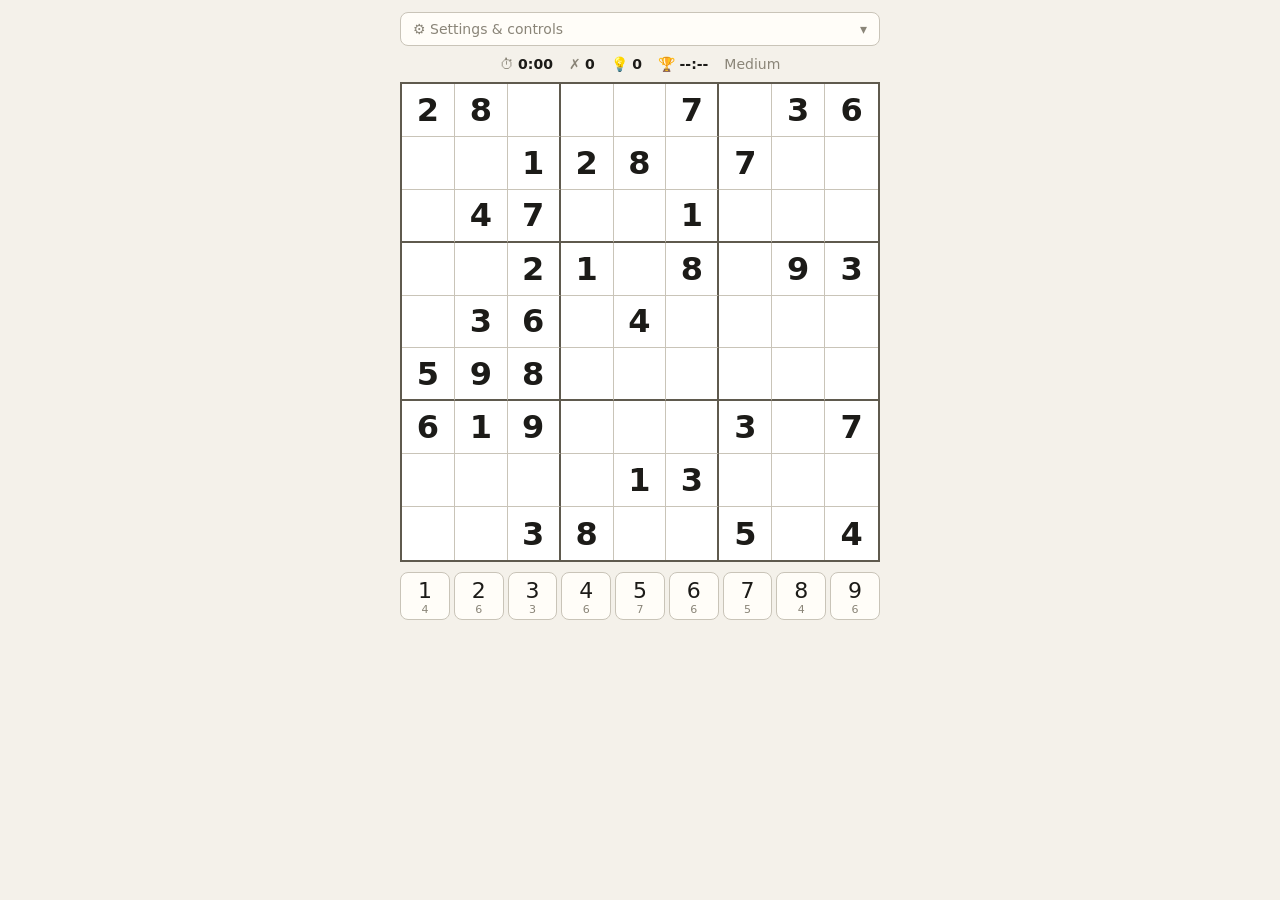
==== commit 54d360dd: "feat(spec-010): training generator — two-phase carve, tripwire, bias retry (runs cap 60->120, spec a" ====
--- a/sudoku.html
+++ b/sudoku.html
@@ -1030,6 +1030,101 @@
         };
       }
 
+      /* ============ Training generator (spec 010) — pure logic, no DOM ============ */
+      /* Two-phase carve from genFull under solveWithAllowed exclusivity.
+         Phase A: remove shuffled cells while the allowed-set solve still
+         completes, stopping at the level's clue target. Phase B (only when a
+         non-single technique is checked): keep removing until one contributes
+         or nothing removable is left. Tripwire: any completed carve that is
+         not a unique-solution board means a detector is UNSOUND — abort
+         loudly, never retry (engine-bug path). */
+      const TRAIN_BUDGET_MSG =
+        "Couldn't build a board with only these techniques. Try enabling a few more.";
+      function generateTrainingBoard(allowedIds, targetClues, caps) {
+        const C = Object.assign(
+          { attempts: 8, wallMs: 5000, runsPerAttempt: 120 },
+          caps || {},
+        );
+        const t0 = Date.now();
+        const nonSingles = allowedIds.filter(
+          (t) => t !== "naked_single" && t !== "hidden_single",
+        );
+        let lastErr = null;
+        for (let attempt = 1; attempt <= C.attempts; attempt++) {
+          if (Date.now() - t0 > C.wallMs)
+            throw new Error(TRAIN_BUDGET_MSG + " (time budget)");
+          const sol = genFull();
+          const board = sol.slice();
+          const order = shuffle([...Array(N).keys()]);
+          let runs = 0;
+          let clues = 81;
+          let cursor = 0; /* never re-try a failed cell within one attempt */
+          const removable = () => {
+            while (cursor < order.length) {
+              const i = order[cursor++];
+              if (!board[i]) continue;
+              if (Date.now() - t0 > C.wallMs)
+                throw new Error(TRAIN_BUDGET_MSG + " (time budget)");
+              if (runs >= C.runsPerAttempt) return null; /* attempt budget out */
+              const keep = board[i];
+              board[i] = 0;
+              runs++;
+              const r = solveWithAllowed(board, allowedIds);
+              if (r.completed) {
+                clues--;
+                return { i, r };
+              }
+              board[i] = keep;
+            }
+            return null;
+          };
+          /* Phase A: carve to target */
+          while (clues > targetClues) {
+            const step = removable();
+            if (!step) break;
+          }
+          if (clues > targetClues) { lastErr = "carve-stall"; continue; }
+          /* Phase B: exercise bias past target until a non-single contributes */
+          if (nonSingles.length) {
+            for (;;) {
+              const step = removable();
+              if (!step) break;
+              if (step.r.used.some((t) => nonSingles.includes(t))) break;
+            }
+          }
+          /* final verification on the pristine board (FR-003) */
+          if (runs >= C.runsPerAttempt) {
+            /* one run left needed for verification inside budget: not counted
+               as carve; use a fresh check outside the carve budget */
+          }
+          const ver = solveWithAllowed(board, allowedIds);
+          const cnt = countSolutions(board, 2);
+          if (!ver.completed || cnt !== 1 || !ver.board.every((v, i) => v === sol[i])) {
+            throw new Error(
+              "training soundness tripwire: carve solved but board is not the unique solution (detector bug) — aborting, no retry",
+            );
+          }
+          /* exercise-bias retry: with non-singles checked, a report that used
+             none of them is an attempt failure — retry with a fresh grid */
+          if (nonSingles.length && !ver.used.some((t) => nonSingles.includes(t))) {
+            lastErr = "exercise-bias";
+            continue;
+          }
+          const given = board.map((v) => v !== 0);
+          return {
+            board,
+            solution: sol,
+            given,
+            clues,
+            report: ver.used, /* solver's own cheapest-first path, pristine board */
+            attemptsUsed: attempt,
+          };
+        }
+        throw new Error(
+          TRAIN_BUDGET_MSG + (lastErr ? " (" + lastErr + ")" : " (attempts)"),
+        );
+      }
+
       /* ================= DOM / UI ================= */
       if (typeof document !== "undefined" && document.getElementById("grid"))
         (function () {
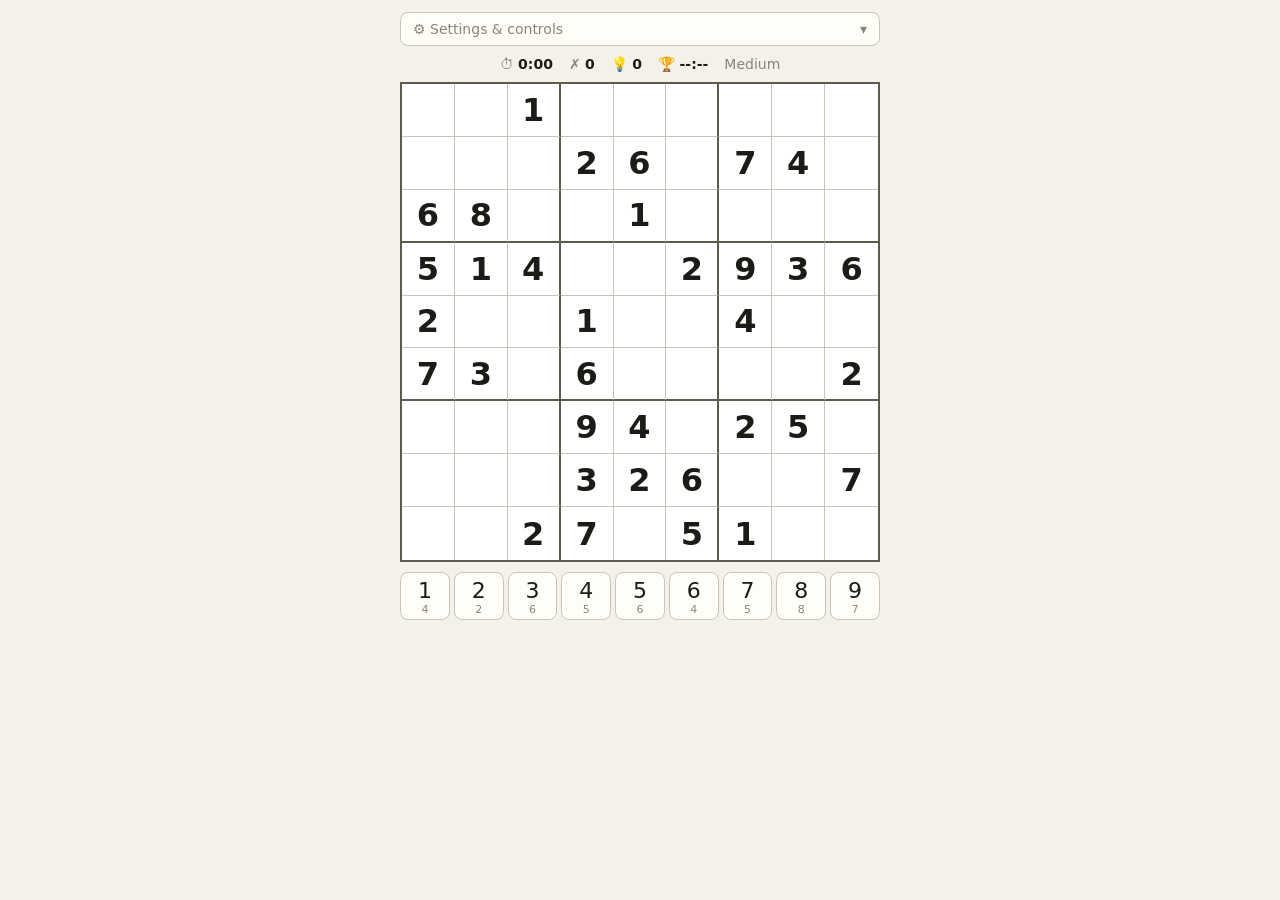
==== commit 94251e3f: "feat(spec-011): training studio UI — panel, checklist, persistence, print" ====
--- a/sudoku.html
+++ b/sudoku.html
@@ -384,6 +384,69 @@
       }
       .pbtn.done {
         opacity: 0.35;
+      }
+
+      /* Training studio (spec 011) */
+      #trainLevels button {
+        flex: 1;
+        padding: 6px 8px;
+      }
+      #trainLevels button[aria-pressed="true"] {
+        border-color: var(--accent);
+        box-shadow: 0 0 0 2px var(--accent) inset;
+      }
+      #trainChecks .grp {
+        margin: 8px 0 4px;
+        font-weight: 600;
+      }
+      #trainChecks label.chk {
+        display: inline-flex;
+        margin: 2px 12px 2px 0;
+      }
+      #trainChecks .lock {
+        color: var(--muted);
+        font-size: 0.85em;
+      }
+      #training .help {
+        color: var(--muted);
+        margin: 6px 0;
+      }
+      #printView {
+        display: none;
+      }
+      @media print {
+        body > *:not(#printView) {
+          display: none !important;
+        }
+        #printView {
+          display: block;
+        }
+        .ptitle {
+          font-size: 14pt;
+          margin: 0 0 8pt;
+        }
+        .pgrid {
+          display: grid;
+          grid-template-columns: repeat(9, 40pt);
+          border: 2pt solid #000;
+          width: max-content;
+        }
+        .pcell {
+          border: 0.5pt solid #000;
+          height: 40pt;
+          font-size: 20pt;
+          text-align: center;
+          line-height: 40pt;
+        }
+        .pcell.bR {
+          border-right-width: 2pt;
+        }
+        .pcell.bB {
+          border-bottom-width: 2pt;
+        }
+        .psol {
+          page-break-before: always;
+        }
       }
     </style>
   </head>
@@ -444,8 +507,39 @@
             System &rarr; Light &rarr; Dark.
           </p>
         </details>
+
+        <details id="training">
+          <summary>&#127891; Training studio</summary>
+          <p class="help">
+            Build a board that needs only the techniques you pick, and nothing
+            harder. Pick a level, untick anything you don't want to practice,
+            then press Build.
+          </p>
+          <div class="row" id="trainLevels" role="group" aria-label="Technique level">
+            <button type="button" data-level="beginner">Beginner</button
+            ><button type="button" data-level="basic">Basic</button
+            ><button type="button" data-level="intermediate">Intermediate</button
+            ><button type="button" data-level="advanced" aria-disabled="true" disabled></button>
+          </div>
+          <div id="trainChecks"></div>
+          <div class="row">
+            <button type="button" id="trainAll">&#9989; All</button
+            ><button type="button" id="trainNone">&#128683; None</button>
+          </div>
+          <div class="row">
+            <button type="button" id="trainGen">&#128296; Build board</button>
+          </div>
+          <div class="row">
+            <label class="chk"
+              ><input type="checkbox" id="trainSol" /> include solution in
+              print</label
+            ><button type="button" id="trainPrint">&#128424; Print</button>
+          </div>
+        </details>
       </div>
     </details>
+
+    <div id="printView" aria-hidden="true"></div>
 
     <div id="status">
       <span>&#9201; <b id="time">0:00</b></span>
@@ -1049,7 +1143,6 @@
         const nonSingles = allowedIds.filter(
           (t) => t !== "naked_single" && t !== "hidden_single",
         );
-        let lastErr = null;
         for (let attempt = 1; attempt <= C.attempts; attempt++) {
           if (Date.now() - t0 > C.wallMs)
             throw new Error(TRAIN_BUDGET_MSG + " (time budget)");
@@ -1083,7 +1176,7 @@
             const step = removable();
             if (!step) break;
           }
-          if (clues > targetClues) { lastErr = "carve-stall"; continue; }
+          if (clues > targetClues) continue;
           /* Phase B: exercise bias past target until a non-single contributes */
           if (nonSingles.length) {
             for (;;) {
@@ -1107,7 +1200,6 @@
           /* exercise-bias retry: with non-singles checked, a report that used
              none of them is an attempt failure — retry with a fresh grid */
           if (nonSingles.length && !ver.used.some((t) => nonSingles.includes(t))) {
-            lastErr = "exercise-bias";
             continue;
           }
           const given = board.map((v) => v !== 0);
@@ -1121,7 +1213,7 @@
           };
         }
         throw new Error(
-          TRAIN_BUDGET_MSG + (lastErr ? " (" + lastErr + ")" : " (attempts)"),
+          TRAIN_BUDGET_MSG,
         );
       }
 
@@ -1743,6 +1835,299 @@
             else if (k === "p" || k === "P") togglePause();
           });
 
+          /* ===== Training studio (spec 011) ===== */
+          const TRAIN_KEY = "sudoku-training-v1";
+          const TRAIN_GROUPS = {
+            beginner: ["naked_single", "hidden_single"],
+            basic: [
+              "naked_pair",
+              "naked_triple",
+              "naked_quad",
+              "hidden_pair",
+              "hidden_triple",
+              "hidden_quad",
+              "pointing",
+              "claiming",
+            ],
+            intermediate: [
+              "x_wing",
+              "swordfish",
+              "jellyfish",
+              "skyscraper",
+              "two_string_kite",
+              "turbot_fish",
+              "xy_wing",
+              "xyz_wing",
+              "w_wing",
+            ],
+          };
+          const TRAIN_LEVELS = {
+            beginner: { label: "Beginner", clues: CLUES.easy, groups: ["beginner"] },
+            basic: { label: "Basic", clues: CLUES.medium, groups: ["beginner", "basic"] },
+            intermediate: {
+              label: "Intermediate",
+              clues: CLUES.hard,
+              groups: ["beginner", "basic", "intermediate"],
+            },
+          };
+          const TRAIN_LABELS = {
+            naked_single: "Naked single",
+            hidden_single: "Hidden single",
+            naked_pair: "Naked pair",
+            naked_triple: "Naked triple",
+            naked_quad: "Naked quad",
+            hidden_pair: "Hidden pair",
+            hidden_triple: "Hidden triple",
+            hidden_quad: "Hidden quad",
+            pointing: "Pointing",
+            claiming: "Claiming",
+            x_wing: "X-Wing",
+            swordfish: "Swordfish",
+            jellyfish: "Jellyfish",
+            skyscraper: "Skyscraper",
+            two_string_kite: "2-string kite",
+            turbot_fish: "Turbot fish",
+            xy_wing: "XY-Wing",
+            xyz_wing: "XYZ-Wing",
+            w_wing: "W-Wing",
+          };
+          const TRAIN_ADVANCED_REASON =
+            "Chain techniques cannot be verified yet - coming in a future version.";
+          let trainState = { level: "basic", unchecked: {} };
+          let trainBusy = false;
+
+          function loadTrain() {
+            try {
+              const raw = localStorage.getItem(TRAIN_KEY);
+              if (raw) {
+                const d = JSON.parse(raw);
+                if (!d || !TRAIN_LEVELS[d.level] || typeof d !== "object")
+                  throw new Error("bad shape");
+                const un = {};
+                for (const g of Object.keys(TRAIN_GROUPS)) {
+                  const arr = d.unchecked && d.unchecked[g];
+                  if (Array.isArray(arr))
+                    un[g] = arr.filter((id) => TRAIN_GROUPS[g].includes(id));
+                }
+                trainState = { level: d.level, unchecked: un };
+              }
+            } catch {
+              trainState = { level: "basic", unchecked: {} };
+              liveEl.textContent =
+                "Training preferences were reset (unreadable save).";
+            }
+          }
+          function saveTrain() {
+            try {
+              localStorage.setItem(TRAIN_KEY, JSON.stringify(trainState));
+            } catch {} /* private mode: preferences just won't persist */
+          }
+          function trainCheckedIds() {
+            const ids = [];
+            for (const g of TRAIN_LEVELS[trainState.level].groups)
+              for (const id of TRAIN_GROUPS[g])
+                if (
+                  g === "beginner" ||
+                  !(trainState.unchecked[g] || []).includes(id)
+                )
+                  ids.push(id);
+            return ids;
+          }
+          function renderTrainPanel() {
+            const adv = document.querySelector(
+              '#trainLevels button[data-level="advanced"]',
+            );
+            adv.textContent = "Advanced";
+            adv.title = TRAIN_ADVANCED_REASON;
+            for (const b of document.querySelectorAll("#trainLevels button"))
+              b.setAttribute(
+                "aria-pressed",
+                String(b.dataset.level === trainState.level),
+              );
+            const box = $("trainChecks");
+            box.textContent = "";
+            const groupLabels = {
+              beginner: "Always on",
+              basic: "Basic techniques",
+              intermediate: "Intermediate techniques",
+            };
+            for (const g of TRAIN_LEVELS[trainState.level].groups) {
+              const gh = document.createElement("div");
+              gh.className = "grp";
+              gh.textContent = groupLabels[g];
+              box.appendChild(gh);
+              for (const id of TRAIN_GROUPS[g]) {
+                const lab = document.createElement("label");
+                lab.className = "chk";
+                const inp = document.createElement("input");
+                inp.type = "checkbox";
+                inp.dataset.id = id;
+                inp.checked =
+                  g === "beginner" ||
+                  !(trainState.unchecked[g] || []).includes(id);
+                if (g === "beginner") {
+                  inp.disabled = true;
+                  inp.readOnly = true;
+                }
+                inp.addEventListener("change", () => {
+                  const un = (trainState.unchecked[g] = trainState
+                    .unchecked[g] || []);
+                  const i = un.indexOf(id);
+                  if (inp.checked && i >= 0) un.splice(i, 1);
+                  if (!inp.checked && i < 0) un.push(id);
+                  saveTrain();
+                });
+                lab.appendChild(inp);
+                lab.appendChild(
+                  document.createTextNode(" " + TRAIN_LABELS[id]),
+                );
+                box.appendChild(lab);
+              }
+              if (g === "beginner") {
+                const note = document.createElement("div");
+                note.className = "lock";
+                note.textContent =
+                  "Every board needs these two - they stay on.";
+                box.appendChild(note);
+              }
+            }
+            const isBeg = trainState.level === "beginner";
+            $("trainAll").disabled = isBeg;
+            $("trainNone").disabled = isBeg;
+          }
+          for (const b of document.querySelectorAll("#trainLevels button")) {
+            b.addEventListener("click", () => {
+              if (
+                b.dataset.level === "advanced" ||
+                b.dataset.level === trainState.level
+              )
+                return;
+              trainState.level = b.dataset.level;
+              saveTrain();
+              renderTrainPanel();
+            });
+          }
+          $("trainAll").addEventListener("click", () => {
+            const g = trainState.level;
+            if (g === "beginner") return;
+            trainState.unchecked[g] = [];
+            saveTrain();
+            renderTrainPanel();
+          });
+          $("trainNone").addEventListener("click", () => {
+            const g = trainState.level;
+            if (g === "beginner") return;
+            trainState.unchecked[g] = TRAIN_GROUPS[g].slice();
+            saveTrain();
+            renderTrainPanel();
+          });
+
+          function adoptTraining(res) {
+            puzzle = res.board.slice();
+            solution = res.solution.slice();
+            board = res.board.slice();
+            given = res.given.slice();
+            notes = new Array(N).fill(0);
+            sel = -1;
+            mistakes = 0;
+            hints = 0;
+            elapsed = 0;
+            started = false;
+            paused = false;
+            won = false;
+            wonRecord = false;
+            undoStack = [];
+            pauseBtn.textContent = "\u23F8 Pause";
+            diff = "training";
+            diffEl.textContent = "Training \u00b7 " + TRAIN_LEVELS[trainState.level].label;
+            updateBestDisplay();
+            updateVeil();
+            save();
+            render();
+          }
+
+          $("trainGen").addEventListener("click", () => {
+            if (trainBusy) return;
+            if (
+              started &&
+              !won &&
+              !window.confirm(
+                "Build a training board? Your current game will be replaced.",
+              )
+            )
+              return;
+            trainBusy = true;
+            $("trainGen").disabled = true;
+            liveEl.textContent = "Building your board\u2026";
+            /* one paint before the synchronous generator run */
+            window.setTimeout(() => {
+              let msg;
+              try {
+                const res = generateTrainingBoard(
+                  trainCheckedIds(),
+                  TRAIN_LEVELS[trainState.level].clues,
+                );
+                adoptTraining(res);
+                msg =
+                  "Board built \u2014 " +
+                  res.clues +
+                  " clues. Solve path (easiest techniques first): " +
+                  res.report.map((t) => TRAIN_LABELS[t]).join(", ");
+                document.getElementById("training").open = false;
+              } catch (e) {
+                msg = e.message;
+              }
+              liveEl.textContent = msg;
+              trainBusy = false;
+              $("trainGen").disabled = false;
+            }, 30);
+          });
+
+          function buildPrintView() {
+            const pv = $("printView");
+            pv.textContent = "";
+            const grid = (vals, giv, title, cls) => {
+              const sec = document.createElement("section");
+              sec.className = cls;
+              const h = document.createElement("h2");
+              h.className = "ptitle";
+              h.textContent = title;
+              const g = document.createElement("div");
+              g.className = "pgrid";
+              g.setAttribute("role", "img");
+              g.setAttribute("aria-label", title);
+              for (let i = 0; i < N; i++) {
+                const c = document.createElement("div");
+                c.className = "pcell" + BOXCLS[i];
+                c.textContent = vals[i] ? String(vals[i]) : "";
+                if (vals[i] && !giv[i]) c.style.fontStyle = "italic";
+                g.appendChild(c);
+              }
+              sec.appendChild(h);
+              sec.appendChild(g);
+              return sec;
+            };
+            pv.appendChild(
+              grid(board, given, "Sudoku \u2014 training board", ""),
+            );
+            if ($("trainSol").checked)
+              pv.appendChild(
+                grid(
+                  solution,
+                  solution.map(() => true),
+                  "Solution",
+                  "psol",
+                ),
+              );
+          }
+          $("trainPrint").addEventListener("click", () => {
+            buildPrintView();
+            window.print();
+          });
+
+          loadTrain();
+          renderTrainPanel();
+
           document.addEventListener("visibilitychange", () => {
             if (document.hidden) {
               save();
